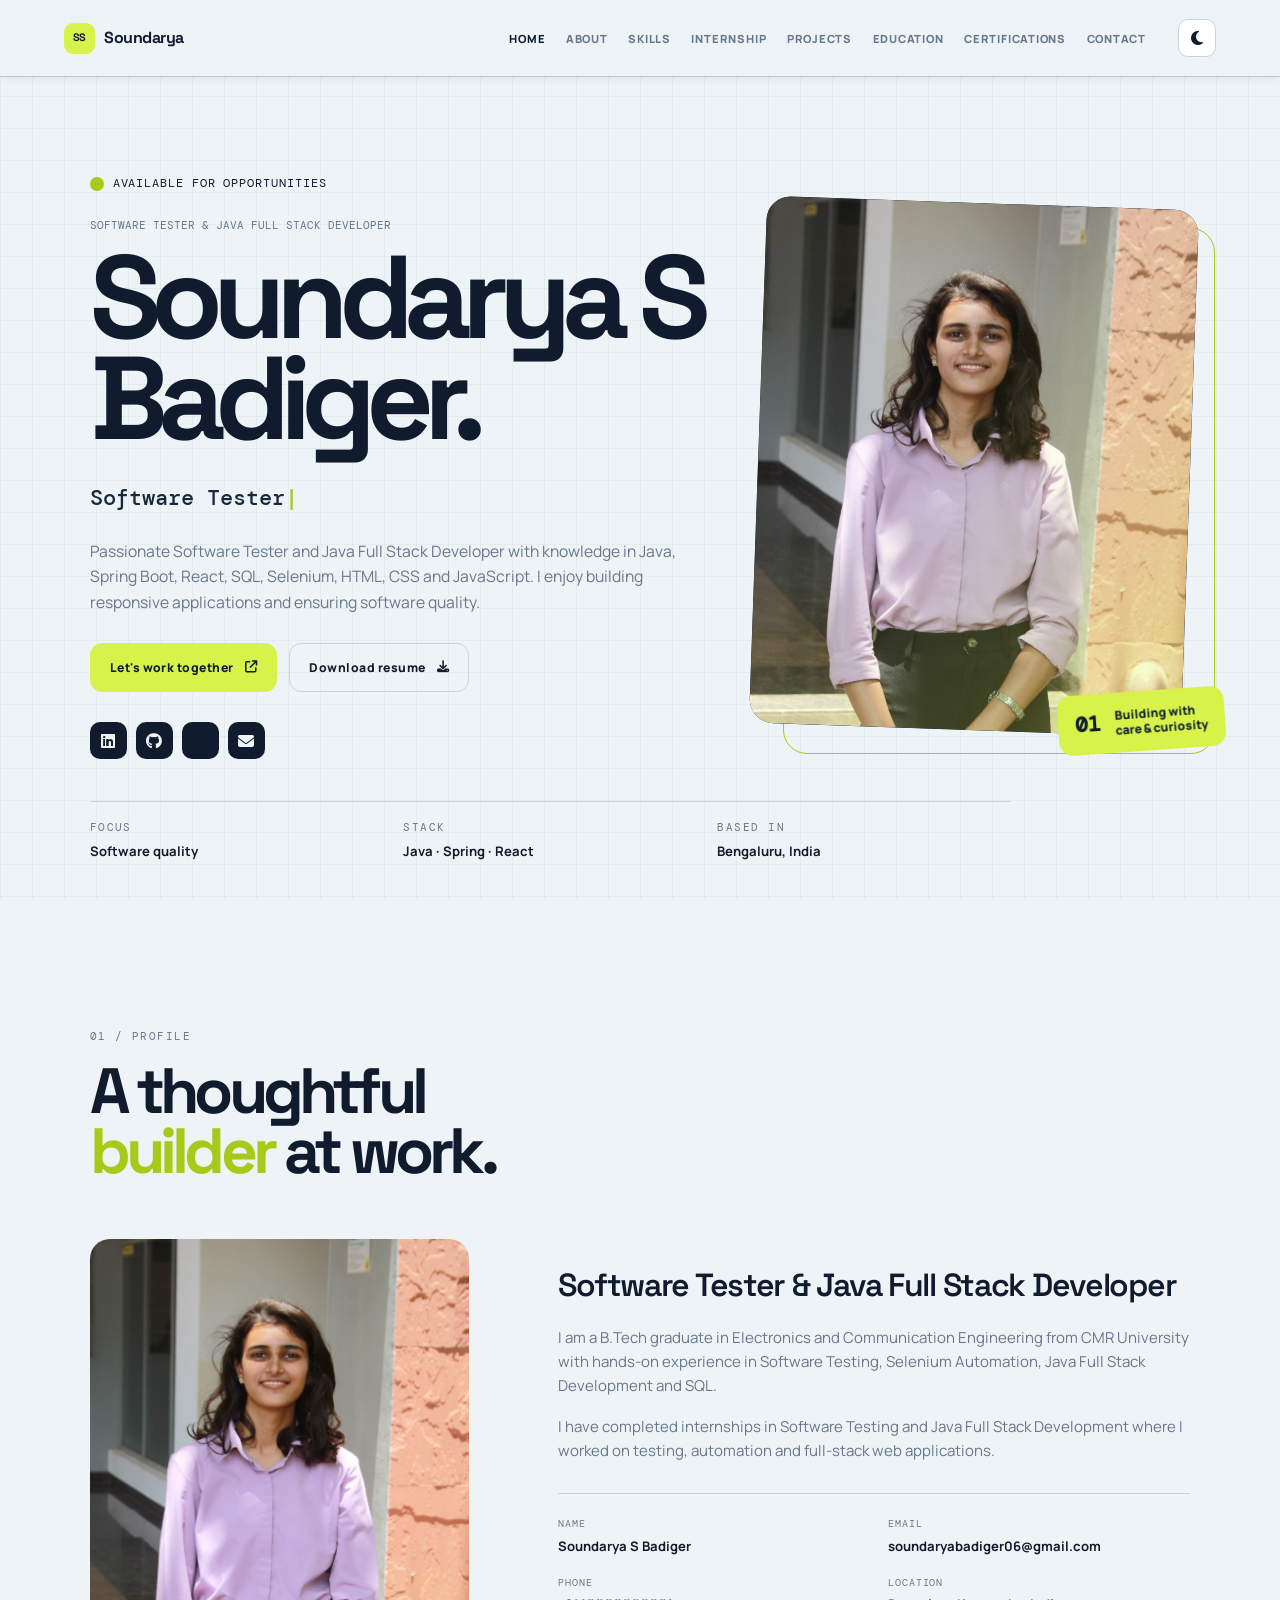
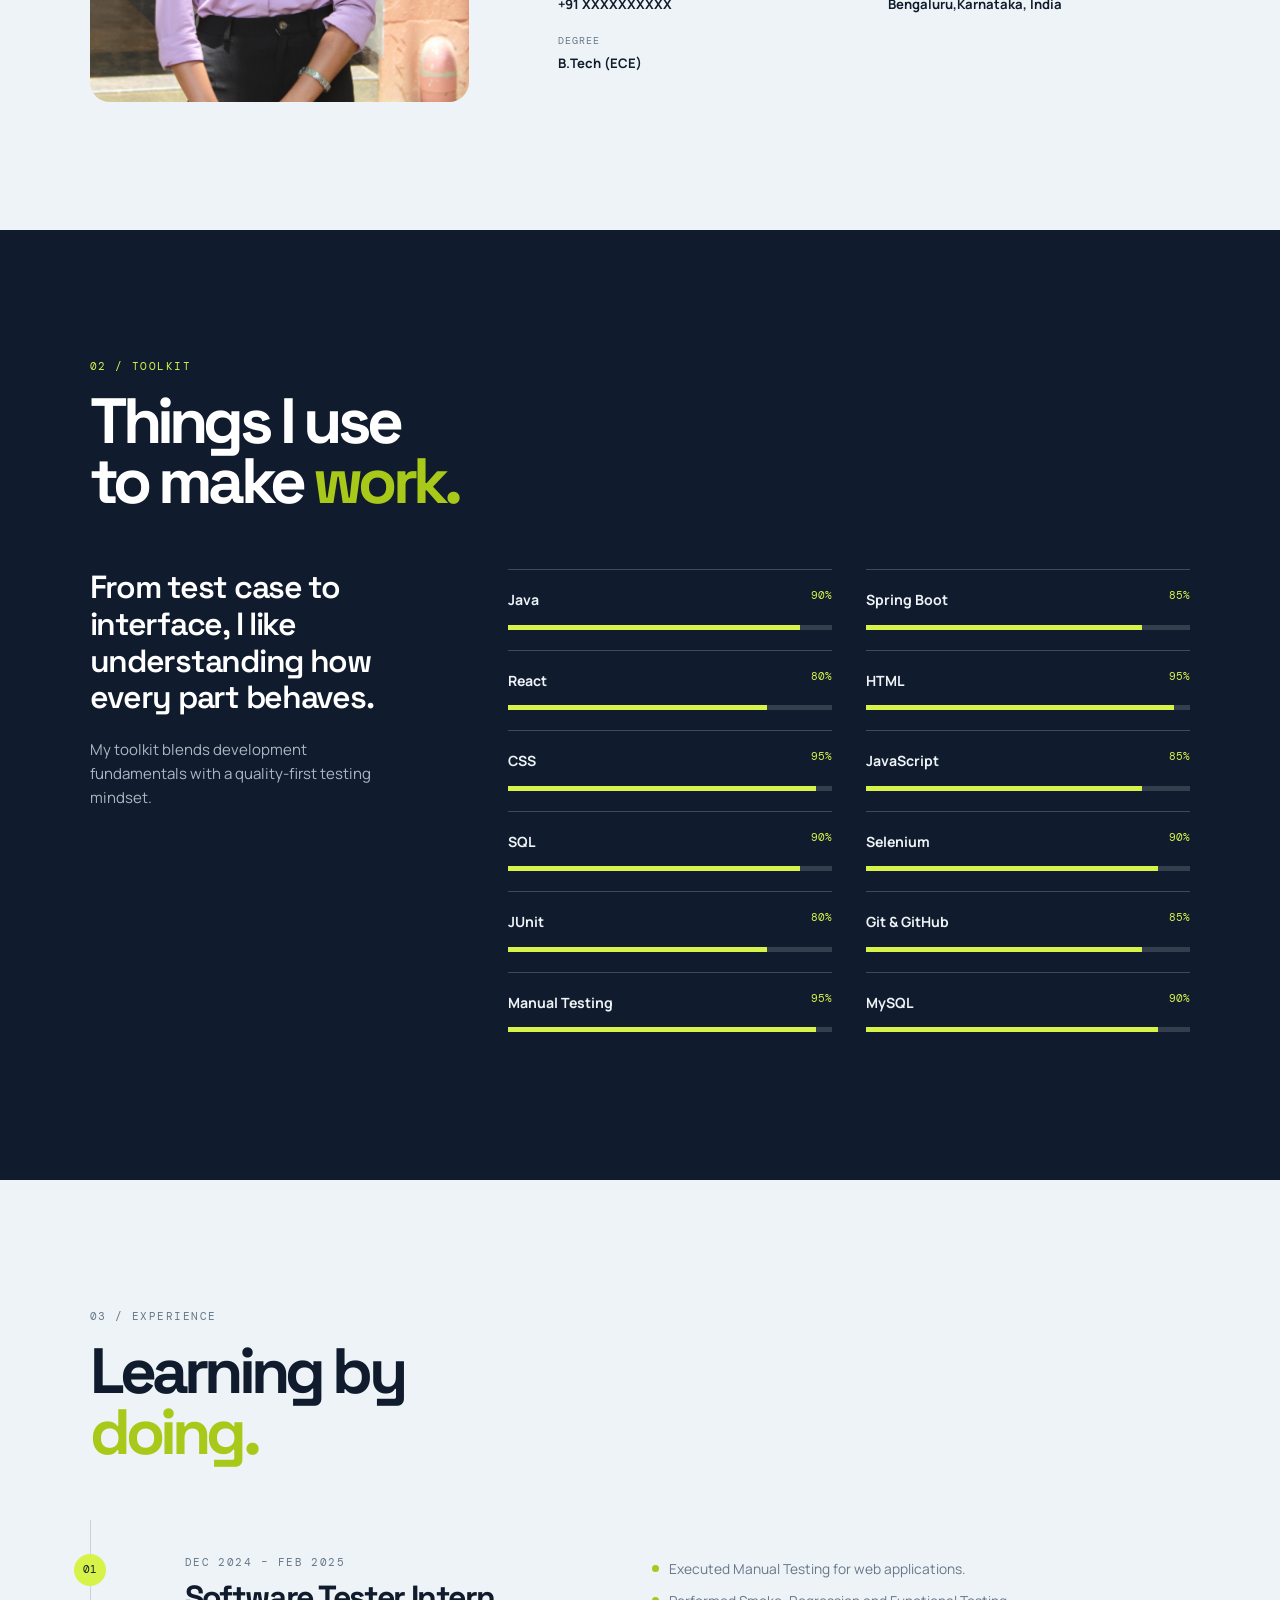
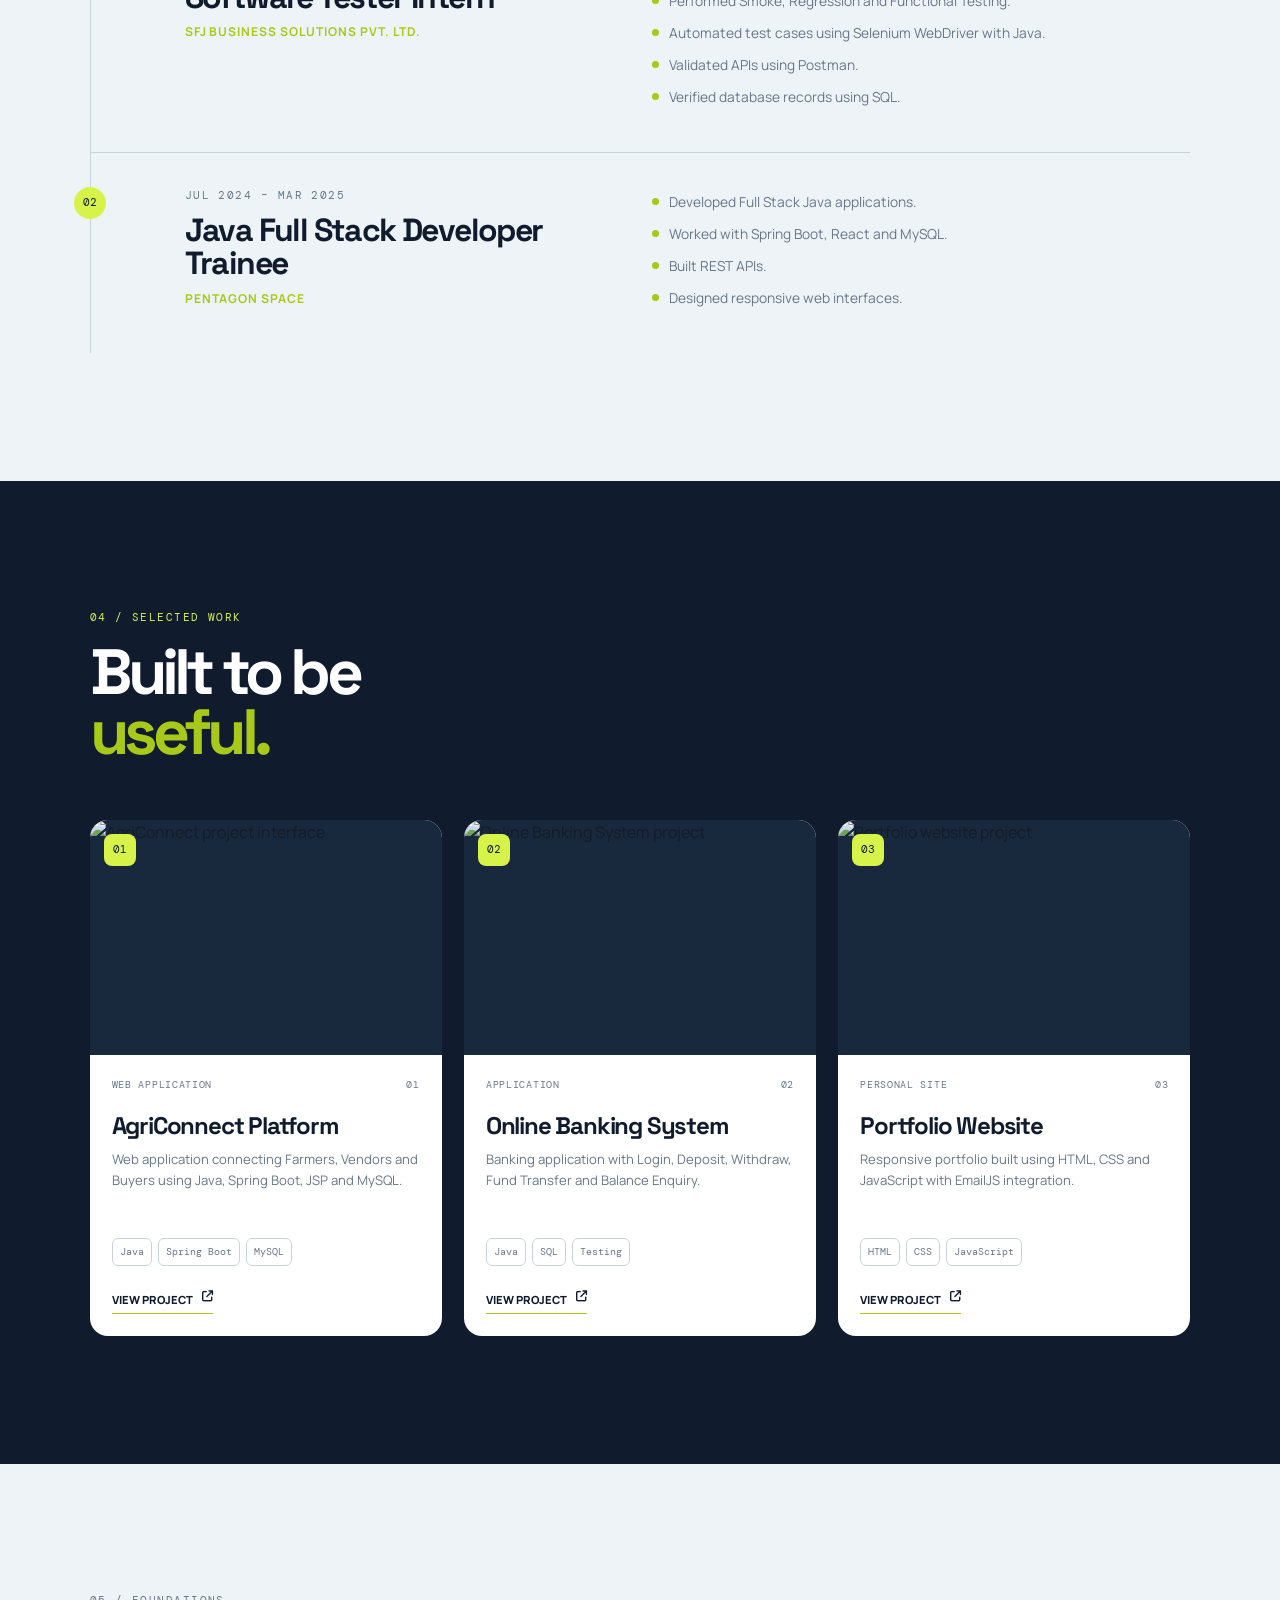
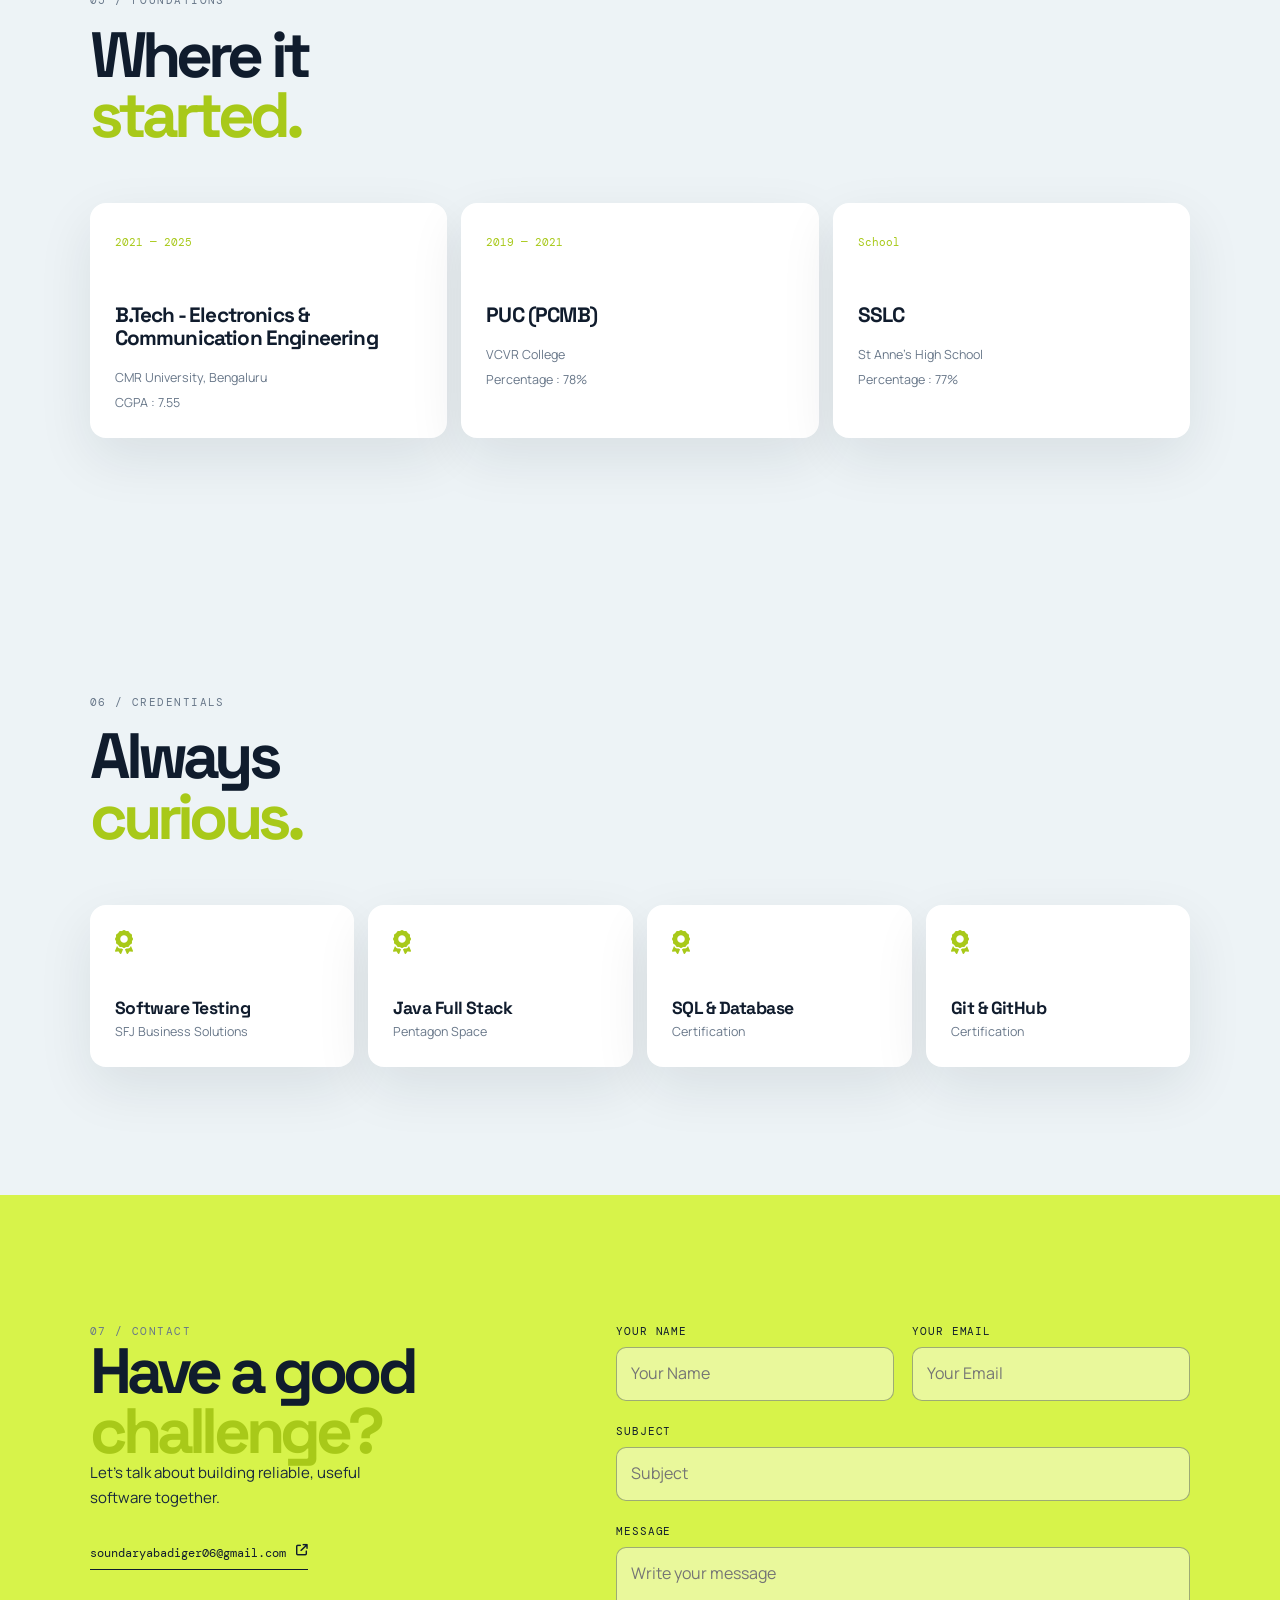
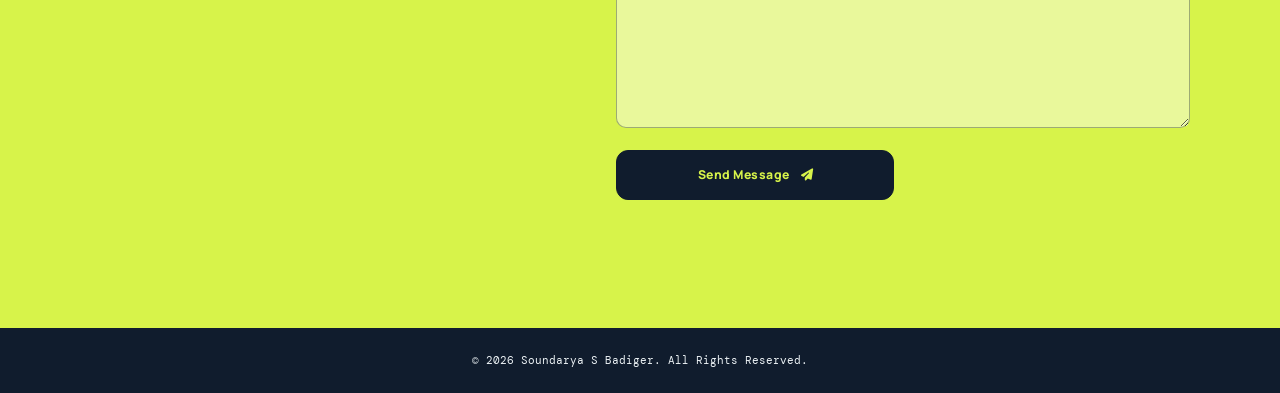
==== index.html @ 89ea1a3b "change1" ====
<!doctype html>
<html lang="en">
  <head>
    <meta charset="UTF-8" />
    <meta name="viewport" content="width=device-width, initial-scale=1.0" />
    <meta
      name="description"
      content="Portfolio of Soundarya S Badiger, Software Tester and Java Full Stack Developer."
    />
    <title>Soundarya S Badiger | Software Tester & Java Developer</title>
    <link
      href="https://fonts.googleapis.com/css2?family=DM+Mono:wght@400;500&family=Manrope:wght@400;500;600;700;800&family=Space+Grotesk:wght@500;600;700&display=swap"
      rel="stylesheet"
    />
    <link
      rel="stylesheet"
      href="https://cdnjs.cloudflare.com/ajax/libs/font-awesome/6.7.1/css/all.min.css"
    />
    <link rel="stylesheet" href="style.css" />
  </head>
  <body>
    <header class="site-header">
      <nav class="navbar" aria-label="Primary navigation">
        <a class="logo" href="#home" aria-label="Soundarya S Badiger home"
          ><span>SS</span> Soundarya</a
        >
        <ul class="nav-links">
          <li><a href="#home">Home</a></li>
          <li><a href="#about">About</a></li>
          <li><a href="#skills">Skills</a></li>
          <li><a href="#internship">Internship</a></li>
          <li><a href="#projects">Projects</a></li>
          <li><a href="#education">Education</a></li>
          <li><a href="#certifications">Certifications</a></li>
          <li><a href="#contact">Contact</a></li>
        </ul>
        <div class="nav-right">
          <button
            id="theme-toggle"
            type="button"
            aria-label="Switch to dark mode"
            title="Toggle theme"
          >
            <i class="fas fa-moon" aria-hidden="true"></i></button
          ><button
            class="menu-btn"
            type="button"
            aria-label="Open navigation menu"
            aria-expanded="false"
          >
            <i class="fas fa-bars" aria-hidden="true"></i>
          </button>
        </div>
      </nav>
    </header>
    <main>
      <section id="home" class="hero">
        <div class="hero-content">
          <div class="availability">
            <span></span> Available for opportunities
          </div>
          <p class="eyebrow">Software quality · Full-stack foundations</p>
          <h1>
            Soundarya <em>S</em><br />Badiger<span class="hero-mark">.</span>
          </h1>
          <h2>
            <span id="typing"></span
            ><span class="typing-cursor" aria-hidden="true">|</span>
          </h2>
          <p class="hero-summary">
            Passionate Software Tester and Java Full Stack Developer with
            knowledge in Java, Spring Boot, React, SQL, Selenium, HTML, CSS and
            JavaScript. I enjoy building responsive applications and ensuring
            software quality.
          </p>
          <div class="buttons">
            <a href="#contact" class="btn"
              >Let's work together
              <i
                class="fas fa-arrow-up-right-from-square"
                aria-hidden="true"
              ></i></a
            ><a
              href="resume/Soundarya_Badiger_Resume.pdf"
              class="btn-outline"
              download
              >Download resume <i class="fas fa-download" aria-hidden="true"></i
            ></a>
          </div>
          <div class="socials" aria-label="Social links">
            <a
              href="https://www.linkedin.com/in/soundarya-s-badiger/"
              target="_blank"
              rel="noopener"
              aria-label="LinkedIn"
              ><i class="fab fa-linkedin" aria-hidden="true"></i></a
            ><a
              href="https://github.com/SoundaryaSBadiger"
              target="_blank"
              rel="noopener"
              aria-label="GitHub"
              ><i class="fab fa-github" aria-hidden="true"></i></a
            ><a
              href="https://leetcode.com/u/SoundaryaSBadiger15/"
              target="_blank"
              rel="noopener"
              aria-label="LeetCode"
              ><img
                src="https://cdn.simpleicons.org/leetcode/ffffff"
                alt=""
                class="leetcode-icon" /></a
            ><a
              href="https://mail.google.com/mail/?view=cm&fs=1&to=soundaryabadiger06@gmail.com"
              target="_blank"
              rel="noopener"
              aria-label="Email Soundarya"
              ><i class="fas fa-envelope" aria-hidden="true"></i
            ></a>
          </div>
        </div>
        <div class="hero-visual">
          <div class="hero-image">
            <img src="image/profile.jpg" alt="Soundarya S Badiger" />
          </div>
          <div class="visual-note">
            <span>01</span><span>Building with<br />care & curiosity</span>
          </div>
          <div class="visual-grid" aria-hidden="true"></div>
        </div>
        <div class="proof-strip" aria-label="Professional focus">
          <div><span>Focus</span><strong>Software quality</strong></div>
          <div><span>Stack</span><strong>Java · Spring · React</strong></div>
          <div><span>Based in</span><strong>Bengaluru, India</strong></div>
        </div>
      </section>
      <section id="about" class="about-section">
        <div class="section-intro">
          <p class="eyebrow">01 / Profile</p>
          <h2 class="title">A thoughtful<br /><em>builder</em> at work.</h2>
        </div>
        <div class="about-container">
          <div class="about-image">
            <img src="image/profile.jpg" alt="Soundarya S Badiger" />
          </div>
          <div class="about-content">
            <p class="lead">Software Tester & Java Full Stack Developer</p>
            <p>
              I am a B.Tech graduate in Electronics and Communication
              Engineering from CMR University with hands-on experience in
              Software Testing, Selenium Automation, Java Full Stack Development
              and SQL.
            </p>
            <p>
              I have completed internships in Software Testing and Java Full
              Stack Development where I worked on testing, automation and
              full-stack web applications.
            </p>
            <div class="about-info">
              <div><strong>Name</strong><span>Soundarya S Badiger</span></div>
              <div>
                <strong>Email</strong><span>soundaryabadiger06@gmail.com</span>
              </div>
              <div><strong>Phone</strong><span>+91 XXXXXXXXXX</span></div>
              <div>
                <strong>Location</strong><span>Bengaluru,Karnataka, India</span>
              </div>
              <div><strong>Degree</strong><span>B.Tech (ECE)</span></div>
            </div>
          </div>
        </div>
      </section>
      <section id="skills" class="skills-section">
        <div class="section-intro">
          <p class="eyebrow">02 / Toolkit</p>
          <h2 class="title">Things I use<br />to make <em>work.</em></h2>
        </div>
        <div class="skills-layout">
          <div class="skills-copy">
            <p class="lead">
              From test case to interface, I like understanding how every part
              behaves.
            </p>
            <p>
              My toolkit blends development fundamentals with a quality-first
              testing mindset.
            </p>
          </div>
          <div class="skills-grid">
            <div class="skill">
              <span>Java</span><small>90%</small>
              <div class="bar"><div style="width: 90%"></div></div>
            </div>
            <div class="skill">
              <span>Spring Boot</span><small>85%</small>
              <div class="bar"><div style="width: 85%"></div></div>
            </div>
            <div class="skill">
              <span>React</span><small>80%</small>
              <div class="bar"><div style="width: 80%"></div></div>
            </div>
            <div class="skill">
              <span>HTML</span><small>95%</small>
              <div class="bar"><div style="width: 95%"></div></div>
            </div>
            <div class="skill">
              <span>CSS</span><small>95%</small>
              <div class="bar"><div style="width: 95%"></div></div>
            </div>
            <div class="skill">
              <span>JavaScript</span><small>85%</small>
              <div class="bar"><div style="width: 85%"></div></div>
            </div>
            <div class="skill">
              <span>SQL</span><small>90%</small>
              <div class="bar"><div style="width: 90%"></div></div>
            </div>
            <div class="skill">
              <span>Selenium</span><small>90%</small>
              <div class="bar"><div style="width: 90%"></div></div>
            </div>
            <div class="skill">
              <span>JUnit</span><small>80%</small>
              <div class="bar"><div style="width: 80%"></div></div>
            </div>
            <div class="skill">
              <span>Git &amp; GitHub</span><small>85%</small>
              <div class="bar"><div style="width: 85%"></div></div>
            </div>
            <div class="skill">
              <span>Manual Testing</span><small>95%</small>
              <div class="bar"><div style="width: 95%"></div></div>
            </div>
            <div class="skill">
              <span>MySQL</span><small>90%</small>
              <div class="bar"><div style="width: 90%"></div></div>
            </div>
          </div>
        </div>
      </section>
      <section id="internship" class="experience-section">
        <div class="section-intro">
          <p class="eyebrow">03 / Experience</p>
          <h2 class="title">Learning by<br /><em>doing.</em></h2>
        </div>
        <div class="internship-container">
          <article class="internship-card">
            <div class="timeline-marker">01</div>
            <div class="experience-heading">
              <p class="date">Dec 2024 – Feb 2025</p>
              <h3>Software Tester Intern</h3>
              <h4>SFJ Business Solutions Pvt. Ltd.</h4>
            </div>
            <ul>
              <li>Executed Manual Testing for web applications.</li>
              <li>Performed Smoke, Regression and Functional Testing.</li>
              <li>Automated test cases using Selenium WebDriver with Java.</li>
              <li>Validated APIs using Postman.</li>
              <li>Verified database records using SQL.</li>
            </ul>
          </article>
          <article class="internship-card">
            <div class="timeline-marker">02</div>
            <div class="experience-heading">
              <p class="date">Jul 2024 – Mar 2025</p>
              <h3>Java Full Stack Developer Trainee</h3>
              <h4>Pentagon Space</h4>
            </div>
            <ul>
              <li>Developed Full Stack Java applications.</li>
              <li>Worked with Spring Boot, React and MySQL.</li>
              <li>Built REST APIs.</li>
              <li>Designed responsive web interfaces.</li>
            </ul>
          </article>
        </div>
      </section>
      <section id="projects" class="projects-section">
        <div class="section-intro">
          <p class="eyebrow">04 / Selected work</p>
          <h2 class="title">Built to be<br /><em>useful.</em></h2>
        </div>
        <div class="project-container">
          <article class="project-card">
            <div class="project-image">
              <img
                src="https://miro.medium.com/v2/resize:fit:1400/1*T-QkiGhPZn_fBqKPuBTDUA.png"
                alt="AgriConnect project interface"
              /><span>01</span>
            </div>
            <div class="project-content">
              <div class="project-meta">
                <span>Web application</span><span>01</span>
              </div>
              <h3>AgriConnect Platform</h3>
              <p>
                Web application connecting Farmers, Vendors and Buyers using
                Java, Spring Boot, JSP and MySQL.
              </p>
              <div class="tech-tags">
                <span>Java</span><span>Spring Boot</span><span>MySQL</span>
              </div>
              <a
                href="https://github.com/SoundaryaSBadiger/AgriConnect-1"
                target="_blank"
                rel="noopener"
                >View Project
                <i
                  class="fas fa-arrow-up-right-from-square"
                  aria-hidden="true"
                ></i
              ></a>
            </div>
          </article>
          <article class="project-card">
            <div class="project-image">
              <img
                src="https://i.ytimg.com/vi/jMxYMNjIZTY/maxresdefault.jpg"
                alt="Online Banking System project"
              /><span>02</span>
            </div>
            <div class="project-content">
              <div class="project-meta">
                <span>Application</span><span>02</span>
              </div>
              <h3>Online Banking System</h3>
              <p>
                Banking application with Login, Deposit, Withdraw, Fund Transfer
                and Balance Enquiry.
              </p>
              <div class="tech-tags">
                <span>Java</span><span>SQL</span><span>Testing</span>
              </div>
              <a href="#"
                >View Project
                <i
                  class="fas fa-arrow-up-right-from-square"
                  aria-hidden="true"
                ></i
              ></a>
            </div>
          </article>
          <article class="project-card">
            <div class="project-image">
              <img
                src="https://encrypted-tbn0.gstatic.com/images?q=tbn:ANd9GcQbX_yMgBNs3pNnqC7IKaoUAq0Vn0q-sMpp9focBGfTrg&amp;s=10"
                alt="Portfolio website project"
              /><span>03</span>
            </div>
            <div class="project-content">
              <div class="project-meta">
                <span>Personal site</span><span>03</span>
              </div>
              <h3>Portfolio Website</h3>
              <p>
                Responsive portfolio built using HTML, CSS and JavaScript with
                EmailJS integration.
              </p>
              <div class="tech-tags">
                <span>HTML</span><span>CSS</span><span>JavaScript</span>
              </div>
              <a href="https://github.com/SoundaryaSBadiger/Portfolio"
                >View Project
                <i
                  class="fas fa-arrow-up-right-from-square"
                  aria-hidden="true"
                ></i
              ></a>
            </div>
          </article>
        </div>
      </section>
      <section id="education" class="education-section">
        <div class="section-intro">
          <p class="eyebrow">05 / Foundations</p>
          <h2 class="title">Where it<br /><em>started.</em></h2>
        </div>
        <div class="education-container">
          <article class="education-card">
            <span class="education-year">2021 — 2025</span>
            <div>
              <h3>B.Tech - Electronics &amp; Communication Engineering</h3>
              <p>CMR University, Bengaluru</p>
              <p>CGPA : 7.55</p>
            </div>
          </article>
          <article class="education-card">
            <span class="education-year">2019 — 2021</span>
            <div>
              <h3>PUC (PCMB)</h3>
              <p>VCVR College</p>
              <p>Percentage : 78%</p>
            </div>
          </article>
          <article class="education-card">
            <span class="education-year">School</span>
            <div>
              <h3>SSLC</h3>
              <p>St Anne's High School</p>
              <p>Percentage : 77%</p>
            </div>
          </article>
        </div>
      </section>
      <section id="certifications" class="certifications-section">
        <div class="section-intro">
          <p class="eyebrow">06 / Credentials</p>
          <h2 class="title">Always<br /><em>curious.</em></h2>
        </div>
        <div class="certification-grid">
          <article class="certification-card">
            <i class="fas fa-award" aria-hidden="true"></i>
            <h3>Software Testing</h3>
            <p>SFJ Business Solutions</p>
          </article>
          <article class="certification-card">
            <i class="fas fa-award" aria-hidden="true"></i>
            <h3>Java Full Stack</h3>
            <p>Pentagon Space</p>
          </article>
          <article class="certification-card">
            <i class="fas fa-award" aria-hidden="true"></i>
            <h3>SQL &amp; Database</h3>
            <p>Certification</p>
          </article>
          <article class="certification-card">
            <i class="fas fa-award" aria-hidden="true"></i>
            <h3>Git &amp; GitHub</h3>
            <p>Certification</p>
          </article>
        </div>
      </section>
      <section id="contact" class="contact-section">
        <div class="contact-copy">
          <p class="eyebrow">07 / Contact</p>
          <h2 class="title">Have a good<br /><em>challenge?</em></h2>
          <p>Let's talk about building reliable, useful software together.</p>
          <a href="https://mail.google.com/mail/?view=cm&fs=1&to=soundaryabadiger06@gmail.com" class="contact-email" target="_blank" rel="noopener"
            >soundaryabadiger06@gmail.com
            <i class="fas fa-arrow-up-right-from-square" aria-hidden="true"></i
          ></a>
        </div>
        <form id="contact-form">
          <div class="field">
            <label for="from-name">Your name</label
            ><input
              id="from-name"
              type="text"
              name="from_name"
              placeholder="Your Name"
              required
            />
          </div>
          <div class="field">
            <label for="reply-to">Your email</label
            ><input
              id="reply-to"
              type="email"
              name="reply_to"
              placeholder="Your Email"
              required
            />
          </div>
          <div class="field field-full">
            <label for="subject">Subject</label
            ><input
              id="subject"
              type="text"
              name="subject"
              placeholder="Subject"
              required
            />
          </div>
          <div class="field field-full">
            <label for="message">Message</label
            ><textarea
              id="message"
              name="message"
              rows="6"
              placeholder="Write your message"
              required
            ></textarea>
          </div>
          <button type="submit" class="btn">
            Send Message <i class="fas fa-paper-plane" aria-hidden="true"></i>
          </button>
        </form>
      </section>
    </main>
    <footer><p>© 2026 Soundarya S Badiger. All Rights Reserved.</p></footer>
    <script src="https://cdn.jsdelivr.net/npm/@emailjs/browser@4/dist/email.min.js"></script>
    <script src="script.js"></script>
  </body>
</html>
---- style.css ----
.hero-content > .eyebrow {
  font-size: 0 !important;
}
.hero-content > .eyebrow::after {
  content: "Software Tester & Java Full Stack Developer";
  font-size: 0.7rem;
}
.hero h1 em {
  color: inherit;
  font-size: inherit;
  font-style: normal;
}
.hero h1 {
  font-size: 0 !important;
  white-space: pre;
}
.hero h1::before {
  color: var(--ink);
  content: "Soundarya S\A Badiger.";
  display: block;
  font-family: "Space Grotesk", sans-serif;
  font-size: clamp(4.5rem, 9.2vw, 9.2rem);
  font-weight: 700;
  letter-spacing: -0.085em;
  line-height: 0.86;
  white-space: pre;
}
.internship-card {
  grid-template-columns: 42px minmax(250px, 0.85fr) minmax(0, 1.15fr) !important;
}
.internship-card > div,
.internship-card > ul {
  min-width: 0;
}
@media (max-width: 1100px) and (min-width: 761px) {
  .internship-card {
    grid-template-columns: 42px minmax(220px, 0.8fr) minmax(0, 1.2fr) !important;
    gap: 22px !important;
  }
  .internship-card h3 {
    font-size: 1.35rem;
  }
}
@media (max-width: 760px) {
  .internship-card {
    grid-template-columns: 30px minmax(0, 1fr) !important;
    gap: 18px !important;
  }
  .internship-card > ul {
    grid-column: 2 !important;
  }
}
.site-header {
  left: 0 !important;
  margin: 0 !important;
  max-width: none !important;
  right: 0 !important;
  width: 100vw !important;
}
.internship-card {
  grid-template-columns: 42px minmax(300px, 0.9fr) minmax(0, 1.1fr) !important;
  gap: 26px !important;
}
.internship-card .experience-heading {
  grid-column: 2 !important;
  grid-row: 1 !important;
}
.internship-card > ul {
  grid-column: 3 !important;
  grid-row: 1 !important;
}
@media (max-width: 1100px) and (min-width: 761px) {
  .internship-card {
    grid-template-columns: 42px minmax(300px, 0.9fr) minmax(0, 1.1fr) !important;
    gap: 24px !important;
  }
}
@media (max-width: 760px) {
  .internship-card {
    grid-template-columns: 30px minmax(0, 1fr) !important;
    gap: 18px !important;
  }
  .internship-card .experience-heading {
    grid-column: 2 !important;
    grid-row: 1 !important;
  }
  .internship-card > ul {
    grid-column: 2 !important;
  }
}
:root {
  --ink: #101c2d;
  --ink-soft: #18283d;
  --surface: #edf3f6;
  --surface-deep: #dce7ec;
  --card: #fff;
  --muted: #687789;
  --line: #c8d4db;
  --lime: #d7f34a;
  --lime-dark: #a8c919;
  --shadow: 0 20px 55px rgba(16, 28, 45, 0.09);
}
* {
  box-sizing: border-box;
  margin: 0;
  padding: 0;
}
html {
  scroll-behavior: smooth;
}
body {
  background: var(--surface);
  color: var(--ink);
  font-family: Manrope, sans-serif;
  line-height: 1.6;
  overflow-x: hidden;
}
body:before {
  background-image:
    linear-gradient(rgba(16, 28, 45, 0.035) 1px, transparent 1px),
    linear-gradient(90deg, rgba(16, 28, 45, 0.035) 1px, transparent 1px);
  background-size: 32px 32px;
  content: "";
  inset: 0;
  pointer-events: none;
  position: fixed;
  z-index: -1;
}
body.dark {
  --ink: #f2f6f8;
  --ink-soft: #e5edf0;
  --surface: #101c2d;
  --surface-deep: #17283a;
  --card: #1b3043;
  --muted: #abbac5;
  --line: #385063;
  --shadow: 0 20px 55px rgba(0, 0, 0, 0.22);
}
a {
  color: inherit;
  text-decoration: none;
}
ul {
  list-style: none;
}
img {
  display: block;
  max-width: 100%;
}
button,
input,
textarea {
  font: inherit;
}
.site-header {
  backdrop-filter: blur(18px);
  background: rgba(237, 243, 246, 0.86);
  border-bottom: 1px solid var(--line);
  position: fixed;
  inset: 0 0 auto;
  z-index: 1000;
}
body.dark .site-header {
  background: rgba(16, 28, 45, 0.88);
}
.navbar {
  align-items: center;
  display: flex;
  gap: 32px;
  justify-content: space-between;
  margin: auto;
  max-width: 1440px;
  min-height: 76px;
  padding: 0 5vw;
}
.logo {
  align-items: center;
  display: flex;
  font-family: "Space Grotesk", sans-serif;
  font-size: 1rem;
  font-weight: 700;
  gap: 9px;
  letter-spacing: -0.03em;
  white-space: nowrap;
}
.logo span {
  align-items: center;
  background: var(--lime);
  border-radius: 9px;
  color: var(--ink);
  display: inline-flex;
  font-size: 0.68rem;
  height: 31px;
  justify-content: center;
  width: 31px;
}
.nav-links {
  display: flex;
  gap: clamp(12px, 1.6vw, 28px);
  margin-left: auto;
}
.nav-links a {
  color: var(--muted);
  font-size: 0.7rem;
  font-weight: 800;
  letter-spacing: 0.07em;
  text-transform: uppercase;
  transition: color 0.2s;
}
.nav-links a:hover,
.nav-links a.active {
  color: var(--ink);
}
.nav-right {
  align-items: center;
  display: flex;
  gap: 9px;
}
#theme-toggle,
.menu-btn {
  align-items: center;
  background: var(--card);
  border: 1px solid var(--line);
  border-radius: 10px;
  color: var(--ink);
  cursor: pointer;
  display: inline-flex;
  height: 38px;
  justify-content: center;
  transition: 0.2s;
  width: 38px;
}
#theme-toggle:hover,
.menu-btn:hover {
  border-color: var(--lime-dark);
  transform: translateY(-2px);
}
.menu-btn {
  display: none;
}
section {
  margin: auto;
  max-width: 1440px;
  opacity: 0;
  padding: 128px 7vw;
  transform: translateY(35px);
  transition:
    opacity 0.7s,
    transform 0.7s;
}
section.active {
  opacity: 1;
  transform: translateY(0);
}
.hero {
  display: grid;
  gap: 5vw;
  grid-template-columns: minmax(0, 1.05fr) minmax(340px, 0.75fr);
  min-height: 100vh;
  padding-top: 160px;
  position: relative;
}
.hero-content {
  align-self: center;
  max-width: 720px;
}
.availability {
  align-items: center;
  display: inline-flex;
  font-family: "DM Mono", monospace;
  font-size: 0.72rem;
  gap: 9px;
  letter-spacing: 0.08em;
  margin-bottom: 24px;
  text-transform: uppercase;
}
.availability span {
  background: var(--lime-dark);
  border: 4px solid rgba(168, 201, 25, 0.2);
  border-radius: 50%;
  height: 14px;
  width: 14px;
}
.eyebrow,
.proof-strip span,
.date {
  color: var(--muted);
  font-family: "DM Mono", monospace;
  font-size: 0.7rem;
  letter-spacing: 0.13em;
  text-transform: uppercase;
}
.hero h1 {
  font-family: "Space Grotesk", sans-serif;
  font-size: clamp(4.5rem, 9.2vw, 9.2rem);
  font-weight: 700;
  letter-spacing: -0.085em;
  line-height: 0.86;
  margin: 12px 0 30px;
}
em,
.hero-mark {
  color: var(--lime-dark);
  font-style: normal;
}
.hero h2 {
  color: var(--ink-soft);
  font-family: "DM Mono", monospace;
  font-size: clamp(1.05rem, 2vw, 1.4rem);
  font-weight: 500;
  min-height: 32px;
}
.typing-cursor {
  color: var(--lime-dark);
}
.hero-summary {
  color: var(--muted);
  font-size: 0.98rem;
  margin: 24px 0 28px;
  max-width: 610px;
}
.buttons {
  align-items: center;
  display: flex;
  flex-wrap: wrap;
  gap: 12px;
  margin-bottom: 30px;
}
.btn,
.btn-outline {
  align-items: center;
  border-radius: 12px;
  cursor: pointer;
  display: inline-flex;
  font-size: 0.76rem;
  font-weight: 800;
  gap: 11px;
  justify-content: center;
  letter-spacing: 0.04em;
  padding: 14px 19px;
  transition: 0.2s;
}
.btn {
  background: var(--lime);
  border: 1px solid var(--lime);
  color: var(--ink);
}
.btn:hover {
  background: #e5ff68;
  box-shadow: 0 10px 25px rgba(168, 201, 25, 0.22);
  transform: translateY(-3px);
}
.btn-outline {
  border: 1px solid var(--line);
}
.btn-outline:hover {
  background: var(--ink);
  border-color: var(--ink);
  color: var(--surface);
  transform: translateY(-3px);
}
.socials {
  display: flex;
  gap: 9px;
}
.socials a {
  align-items: center;
  background: var(--ink);
  border-radius: 10px;
  color: var(--surface);
  display: flex;
  height: 37px;
  justify-content: center;
  transition: 0.2s;
  width: 37px;
}
.socials a:hover {
  background: var(--lime-dark);
  color: var(--ink);
  transform: translateY(-3px);
}
.leetcode-icon {
  height: 16px;
  width: 16px;
}
.hero-visual {
  align-self: center;
  max-width: 480px;
  position: relative;
}
.hero-image {
  background: var(--ink);
  border-radius: 24px;
  overflow: hidden;
  position: relative;
  transform: rotate(2deg);
  z-index: 1;
}
.hero-image:after {
  background: linear-gradient(130deg, transparent 35%, rgba(215, 243, 74, 0.3));
  content: "";
  inset: 0;
  position: absolute;
}
.hero-image img {
  aspect-ratio: 0.82;
  filter: saturate(0.78);
  object-fit: cover;
  width: 100%;
}
.visual-grid {
  border: 1px solid var(--lime-dark);
  border-radius: 24px;
  height: 100%;
  position: absolute;
  right: -25px;
  top: 25px;
  width: 100%;
}
.visual-note {
  align-items: center;
  background: var(--lime);
  border-radius: 14px;
  bottom: -22px;
  display: flex;
  font-size: 0.76rem;
  font-weight: 800;
  gap: 14px;
  line-height: 1.25;
  padding: 15px 17px;
  position: absolute;
  right: -35px;
  transform: rotate(-4deg);
  z-index: 2;
}
.visual-note span:first-child {
  font-family: "DM Mono", monospace;
  font-size: 1.3rem;
}
.proof-strip {
  border-top: 1px solid var(--line);
  bottom: 38px;
  display: grid;
  gap: 20px;
  grid-column: 1/-1;
  grid-template-columns: repeat(3, 1fr);
  padding-top: 17px;
  position: absolute;
  width: calc(100% - 14vw);
}
.proof-strip div {
  display: flex;
  flex-direction: column;
  gap: 4px;
}
.proof-strip strong {
  font-size: 0.82rem;
}
.section-intro {
  margin-bottom: 58px;
}
.section-intro .eyebrow {
  margin-bottom: 15px;
}
.title {
  font-family: "Space Grotesk", sans-serif;
  font-size: clamp(2.5rem, 5vw, 5rem);
  font-weight: 700;
  letter-spacing: -0.075em;
  line-height: 0.94;
}
.about-container {
  align-items: center;
  display: grid;
  gap: 7vw;
  grid-template-columns: minmax(230px, 0.75fr) 1.25fr;
}
.about-image {
  background: var(--ink);
  border-radius: 20px;
  max-width: 390px;
  overflow: hidden;
}
.about-image img {
  aspect-ratio: 0.82;
  object-fit: cover;
  width: 100%;
}
.about-content {
  max-width: 700px;
}
.lead {
  color: var(--ink);
  font-family: "Space Grotesk", sans-serif;
  font-size: clamp(1.35rem, 2.5vw, 2rem);
  font-weight: 600;
  letter-spacing: -0.04em;
  line-height: 1.15;
  margin-bottom: 22px;
}
.about-content > p:not(.lead),
.skills-copy p:not(.lead),
.contact-copy > p:not(.eyebrow) {
  color: var(--muted);
  font-size: 0.94rem;
  margin-bottom: 17px;
}
.about-info {
  border-top: 1px solid var(--line);
  display: grid;
  gap: 18px 28px;
  grid-template-columns: repeat(2, 1fr);
  margin-top: 30px;
  padding-top: 22px;
}
.about-info div {
  display: flex;
  flex-direction: column;
  gap: 3px;
}
.about-info strong {
  color: var(--muted);
  font-family: "DM Mono", monospace;
  font-size: 0.65rem;
  font-weight: 400;
  letter-spacing: 0.08em;
  text-transform: uppercase;
}
.about-info span {
  font-size: 0.82rem;
  font-weight: 700;
  overflow-wrap: anywhere;
}
.skills-section,
.projects-section {
  background: var(--ink);
  color: var(--surface);
  max-width: none;
}
.skills-section > *,
.projects-section > * {
  margin-left: auto;
  margin-right: auto;
  max-width: 1180px;
}
.skills-section .eyebrow,
.projects-section .eyebrow {
  color: var(--lime);
}
.skills-section .title,
.projects-section .title {
  color: #fff;
}
.skills-layout {
  display: grid;
  gap: 7vw;
  grid-template-columns: 0.65fr 1.35fr;
}
.skills-copy {
  color: var(--surface);
  max-width: 300px;
}
.skills-copy .lead {
  color: #fff;
}
.skills-copy p:not(.lead) {
  color: #aab8c3;
}
.skills-grid {
  display: grid;
  gap: 0 34px;
  grid-template-columns: repeat(2, 1fr);
}
.skill {
  border-top: 1px solid rgba(255, 255, 255, 0.2);
  padding: 17px 0 20px;
}
.skill span {
  font-size: 0.88rem;
  font-weight: 700;
}
.skill small {
  color: var(--lime);
  float: right;
  font-family: "DM Mono", monospace;
  font-size: 0.7rem;
}
.bar {
  background: rgba(255, 255, 255, 0.15);
  height: 5px;
  margin-top: 12px;
  overflow: hidden;
}
.bar div {
  background: var(--lime);
  height: 100%;
}
.internship-container {
  border-left: 1px solid var(--line);
  display: grid;
}
.internship-card {
  display: grid;
  gap: 20px 4vw;
  grid-template-columns: 42px minmax(200px, 0.8fr) 1fr;
  padding: 34px 0 34px 26px;
  position: relative;
}
.internship-card + .internship-card {
  border-top: 1px solid var(--line);
}
.timeline-marker {
  align-items: center;
  background: var(--lime);
  border-radius: 50%;
  color: var(--ink);
  display: flex;
  font-family: "DM Mono", monospace;
  font-size: 0.68rem;
  height: 32px;
  justify-content: center;
  position: absolute;
  left: -17px;
  top: 34px;
  width: 32px;
}
.experience-heading h3 {
  font-family: "Space Grotesk", sans-serif;
  font-size: clamp(1.35rem, 2.5vw, 2rem);
  letter-spacing: -0.05em;
  line-height: 1.05;
  margin: 9px 0 8px;
}
.experience-heading h4 {
  color: var(--lime-dark);
  font-size: 0.76rem;
  letter-spacing: 0.08em;
  text-transform: uppercase;
}
.internship-card ul {
  color: var(--muted);
  font-size: 0.86rem;
  padding-top: 4px;
}
.internship-card li {
  margin-bottom: 10px;
  padding-left: 17px;
  position: relative;
}
.internship-card li:before {
  background: var(--lime-dark);
  border: 0;
  border-radius: 50%;
  color: var(--lime-dark);
  content: "";
  height: 7px;
  left: 0;
  position: absolute;
  top: 0.55em;
  width: 7px;
}
.project-container {
  display: grid;
  gap: 22px;
  grid-template-columns: repeat(3, 1fr);
}
.project-card {
  background: var(--card);
  border-radius: 18px;
  color: var(--ink);
  overflow: hidden;
  transition:
    transform 0.25s,
    box-shadow 0.25s;
}
.project-card:hover {
  box-shadow: 0 20px 40px rgba(0, 0, 0, 0.18);
  transform: translateY(-7px);
}
.project-image {
  background: var(--ink-soft);
  overflow: hidden;
  position: relative;
}
.project-image img {
  aspect-ratio: 1.5;
  filter: saturate(0.7);
  object-fit: cover;
  transition: 0.3s;
  width: 100%;
}
.project-card:hover .project-image img {
  filter: saturate(1);
  transform: scale(1.04);
}
.project-image > span {
  background: var(--lime);
  border-radius: 8px;
  color: var(--ink);
  font-family: "DM Mono", monospace;
  font-size: 0.7rem;
  left: 14px;
  padding: 7px 9px;
  position: absolute;
  top: 14px;
}
.project-content {
  padding: 22px;
}
.project-meta {
  color: var(--muted);
  display: flex;
  font-family: "DM Mono", monospace;
  font-size: 0.63rem;
  justify-content: space-between;
  letter-spacing: 0.07em;
  text-transform: uppercase;
}
.project-content h3 {
  font-family: "Space Grotesk", sans-serif;
  font-size: 1.5rem;
  letter-spacing: -0.05em;
  line-height: 1.05;
  margin: 20px 0 11px;
}
.project-content p {
  color: var(--muted);
  font-size: 0.82rem;
  min-height: 74px;
}
.tech-tags {
  display: flex;
  flex-wrap: wrap;
  gap: 6px;
  margin: 15px 0 20px;
}
.tech-tags span {
  border: 1px solid var(--line);
  border-radius: 6px;
  color: var(--muted);
  font-family: "DM Mono", monospace;
  font-size: 0.62rem;
  padding: 5px 7px;
}
.project-content a {
  border-bottom: 1px solid var(--lime-dark);
  display: inline-flex;
  font-size: 0.7rem;
  font-weight: 800;
  gap: 9px;
  padding-bottom: 4px;
  text-transform: uppercase;
}
.education-container {
  display: grid;
  gap: 14px;
  grid-template-columns: repeat(3, 1fr);
}
.education-card,
.certification-card {
  background: var(--card);
  border-radius: 16px;
  box-shadow: var(--shadow);
  padding: 25px;
}
.education-card {
  min-height: 220px;
}
.education-year {
  color: var(--lime-dark);
  font-family: "DM Mono", monospace;
  font-size: 0.68rem;
}
.education-card h3 {
  font-family: "Space Grotesk", sans-serif;
  font-size: 1.3rem;
  letter-spacing: -0.04em;
  line-height: 1.1;
  margin: 50px 0 18px;
}
.education-card p,
.certification-card p {
  color: var(--muted);
  font-size: 0.78rem;
  margin-top: 5px;
}
.certification-grid {
  display: grid;
  gap: 14px;
  grid-template-columns: repeat(4, 1fr);
}
.certification-card {
  transition: transform 0.2s;
}
.certification-card:hover {
  transform: translateY(-5px);
}
.certification-card i {
  color: var(--lime-dark);
  font-size: 1.5rem;
  margin-bottom: 45px;
}
.certification-card h3 {
  font-family: "Space Grotesk", sans-serif;
  font-size: 1.1rem;
  letter-spacing: -0.03em;
  line-height: 1.05;
}
.contact-section {
  align-items: start;
  background: var(--lime);
  display: grid;
  gap: 8vw;
  grid-template-columns: 0.85fr 1.15fr;
  max-width: none;
}
.contact-section .title {
  color: var(--ink);
}
.contact-copy > p:not(.eyebrow) {
  color: var(--ink-soft);
  max-width: 330px;
}
.contact-email {
  border-bottom: 1px solid var(--ink);
  display: inline-flex;
  font-family: "DM Mono", monospace;
  font-size: 0.72rem;
  gap: 10px;
  margin-top: 18px;
  padding-bottom: 6px;
}
#contact-form {
  display: grid;
  gap: 22px 18px;
  grid-template-columns: repeat(2, 1fr);
}
.field {
  display: flex;
  flex-direction: column;
  gap: 7px;
}
.field-full {
  grid-column: 1/-1;
}
.field label {
  color: var(--ink);
  font-family: "DM Mono", monospace;
  font-size: 0.67rem;
  letter-spacing: 0.08em;
  text-transform: uppercase;
}
#contact-form input,
#contact-form textarea {
  background: rgba(255, 255, 255, 0.45);
  border: 1px solid rgba(16, 28, 45, 0.35);
  border-radius: 10px;
  color: var(--ink);
  outline: none;
  padding: 13px 14px;
  width: 100%;
}
#contact-form textarea {
  min-height: 130px;
  resize: vertical;
}
#contact-form input:focus,
#contact-form textarea:focus {
  border-color: var(--ink);
  box-shadow: 0 0 0 3px rgba(16, 28, 45, 0.12);
}
#contact-form .btn {
  background: var(--ink);
  border-color: var(--ink);
  color: var(--lime);
}
footer {
  background: var(--ink);
  color: var(--surface);
  font-family: "DM Mono", monospace;
  font-size: 0.68rem;
  padding: 24px 7vw;
  text-align: center;
}
#topBtn {
  align-items: center !important;
  background: var(--lime) !important;
  border: 1px solid var(--ink) !important;
  border-radius: 12px !important;
  bottom: 24px !important;
  color: var(--ink) !important;
  display: none;
  height: 44px !important;
  justify-content: center !important;
  right: 24px !important;
  width: 44px !important;
}
@media (max-width: 1000px) {
  .nav-links {
    gap: 12px;
  }
  .nav-links a {
    font-size: 0.62rem;
  }
  .hero {
    gap: 6vw;
    grid-template-columns: 1fr 0.72fr;
  }
  .hero h1 {
    font-size: clamp(4rem, 9vw, 7rem);
  }
  .project-container,
  .education-container {
    grid-template-columns: repeat(2, 1fr);
  }
  .project-card:last-child,
  .education-card:last-child {
    grid-column: 1/-1;
  }
  .certification-grid {
    grid-template-columns: repeat(2, 1fr);
  }
}
@media (max-width: 760px) {
  .navbar {
    min-height: 68px;
    padding: 0 6vw;
  }
  .nav-links {
    align-items: flex-start;
    background: var(--card);
    border-left: 1px solid var(--line);
    box-shadow: -15px 0 40px rgba(16, 28, 45, 0.12);
    flex-direction: column;
    gap: 22px;
    height: 100vh;
    padding: 100px 28px 30px;
    position: fixed;
    right: -100%;
    top: 0;
    transition: right 0.3s;
    width: min(82vw, 300px);
    z-index: -1;
  }
  .nav-links.active {
    right: 0;
  }
  .nav-links a {
    font-size: 0.78rem;
  }
  .menu-btn {
    display: inline-flex;
  }
  section {
    padding: 96px 7vw;
  }
  .hero {
    display: flex;
    flex-direction: column;
    min-height: auto;
    padding-top: 130px;
  }
  .hero h1 {
    font-size: clamp(4rem, 17vw, 6.5rem);
  }
  .hero-visual {
    align-self: flex-end;
    margin: 25px 18px 80px 0;
    max-width: 330px;
    width: 78%;
  }
  .proof-strip {
    bottom: 27px;
    grid-template-columns: 1fr;
    gap: 9px;
    position: absolute;
    width: 86%;
  }
  .proof-strip div {
    display: block;
  }
  .proof-strip span {
    margin-right: 10px;
  }
  .about-container,
  .skills-layout,
  .contact-section {
    grid-template-columns: 1fr;
  }
  .about-image {
    max-width: 300px;
  }
  .skills-copy {
    max-width: 500px;
  }
  .skills-grid {
    gap: 0 20px;
  }
  .internship-card {
    grid-template-columns: 25px 1fr;
    padding-left: 22px;
  }
  .internship-card ul {
    grid-column: 2;
  }
  .timeline-marker {
    left: -13px;
  }
  .project-container,
  .education-container,
  .certification-grid {
    grid-template-columns: 1fr;
  }
  .project-card:last-child,
  .education-card:last-child {
    grid-column: auto;
  }
  .contact-section {
    gap: 45px;
  }
}
@media (max-width: 480px) {
  .buttons {
    align-items: stretch;
    flex-direction: column;
  }
  .btn,
  .btn-outline {
    width: 100%;
  }
  .about-info,
  #contact-form {
    grid-template-columns: 1fr;
  }
  .field-full {
    grid-column: auto;
  }
  .skills-grid {
    grid-template-columns: 1fr;
  }
  .visual-note {
    right: -20px;
  }
}

@media (max-width: 760px) {
  .internship-card {
    align-items: start;
    display: grid;
    grid-template-columns: 30px minmax(0, 1fr) !important;
    grid-template-rows: auto auto !important;
    row-gap: 18px !important;
  }

  .internship-card .experience-heading {
    grid-column: 2 !important;
    grid-row: 1 !important;
  }

  .internship-card > ul {
    grid-column: 2 !important;
    grid-row: 2 !important;
    margin: 0;
    padding-top: 0;
  }

  .internship-card li {
    align-items: flex-start;
    display: flex;
    gap: 1px;
    padding-left: 0;
  }

  .internship-card li::before {
    flex: 0 0 8px;
    height: 8px;
    margin-top: 0.35em;
    position: static;
    width: 8px;
  }
}
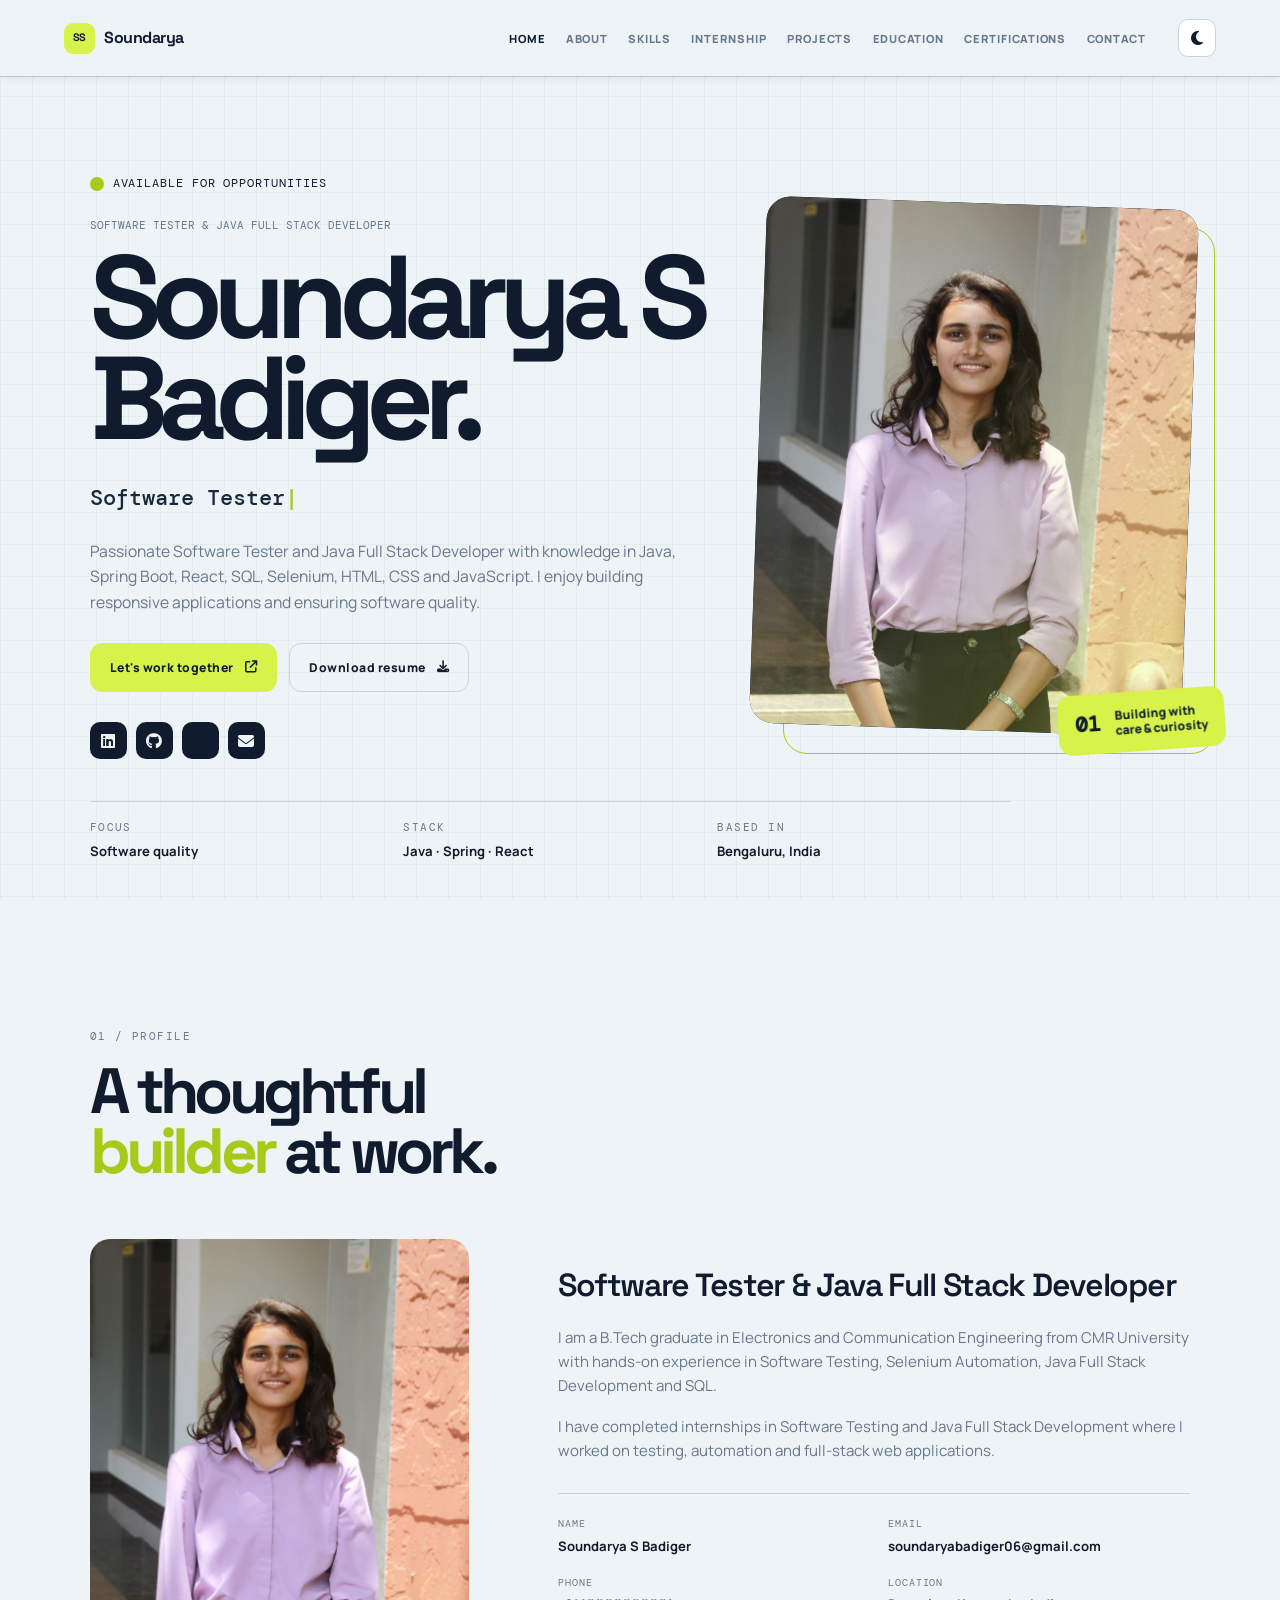
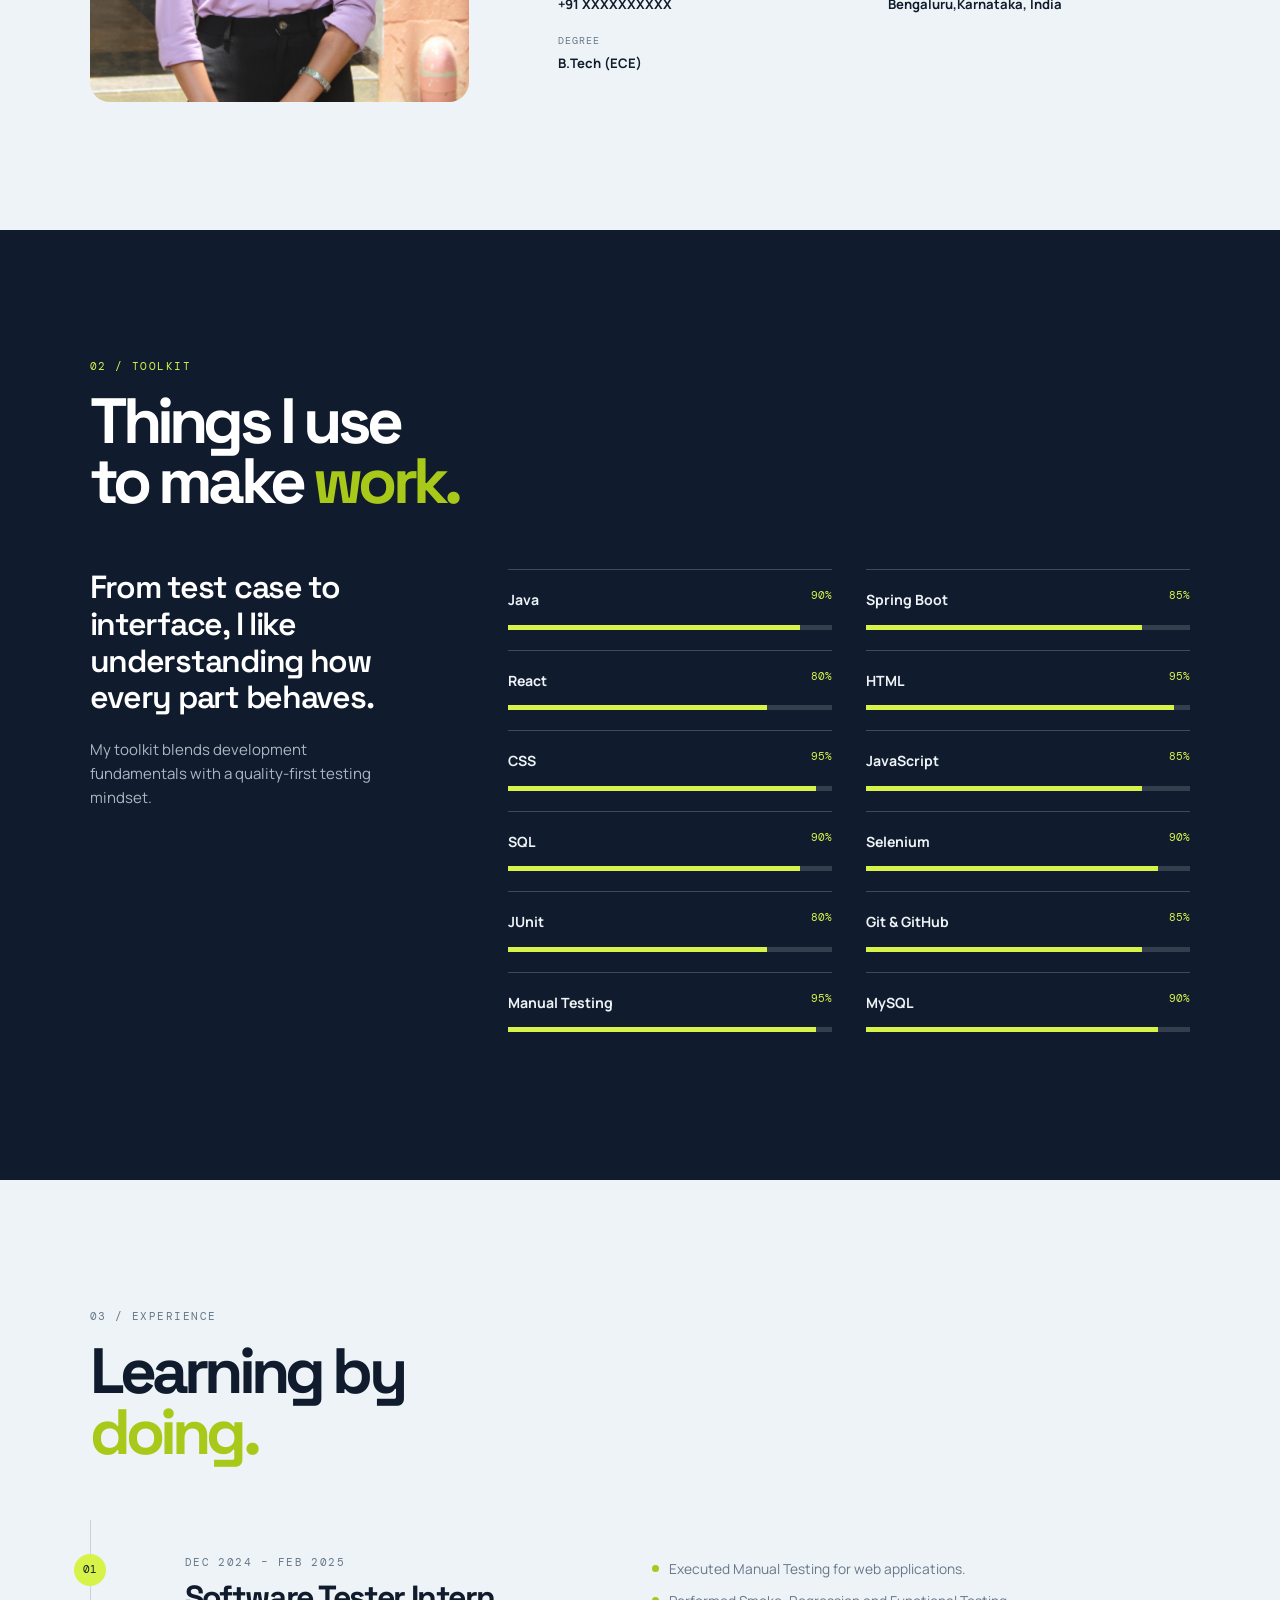
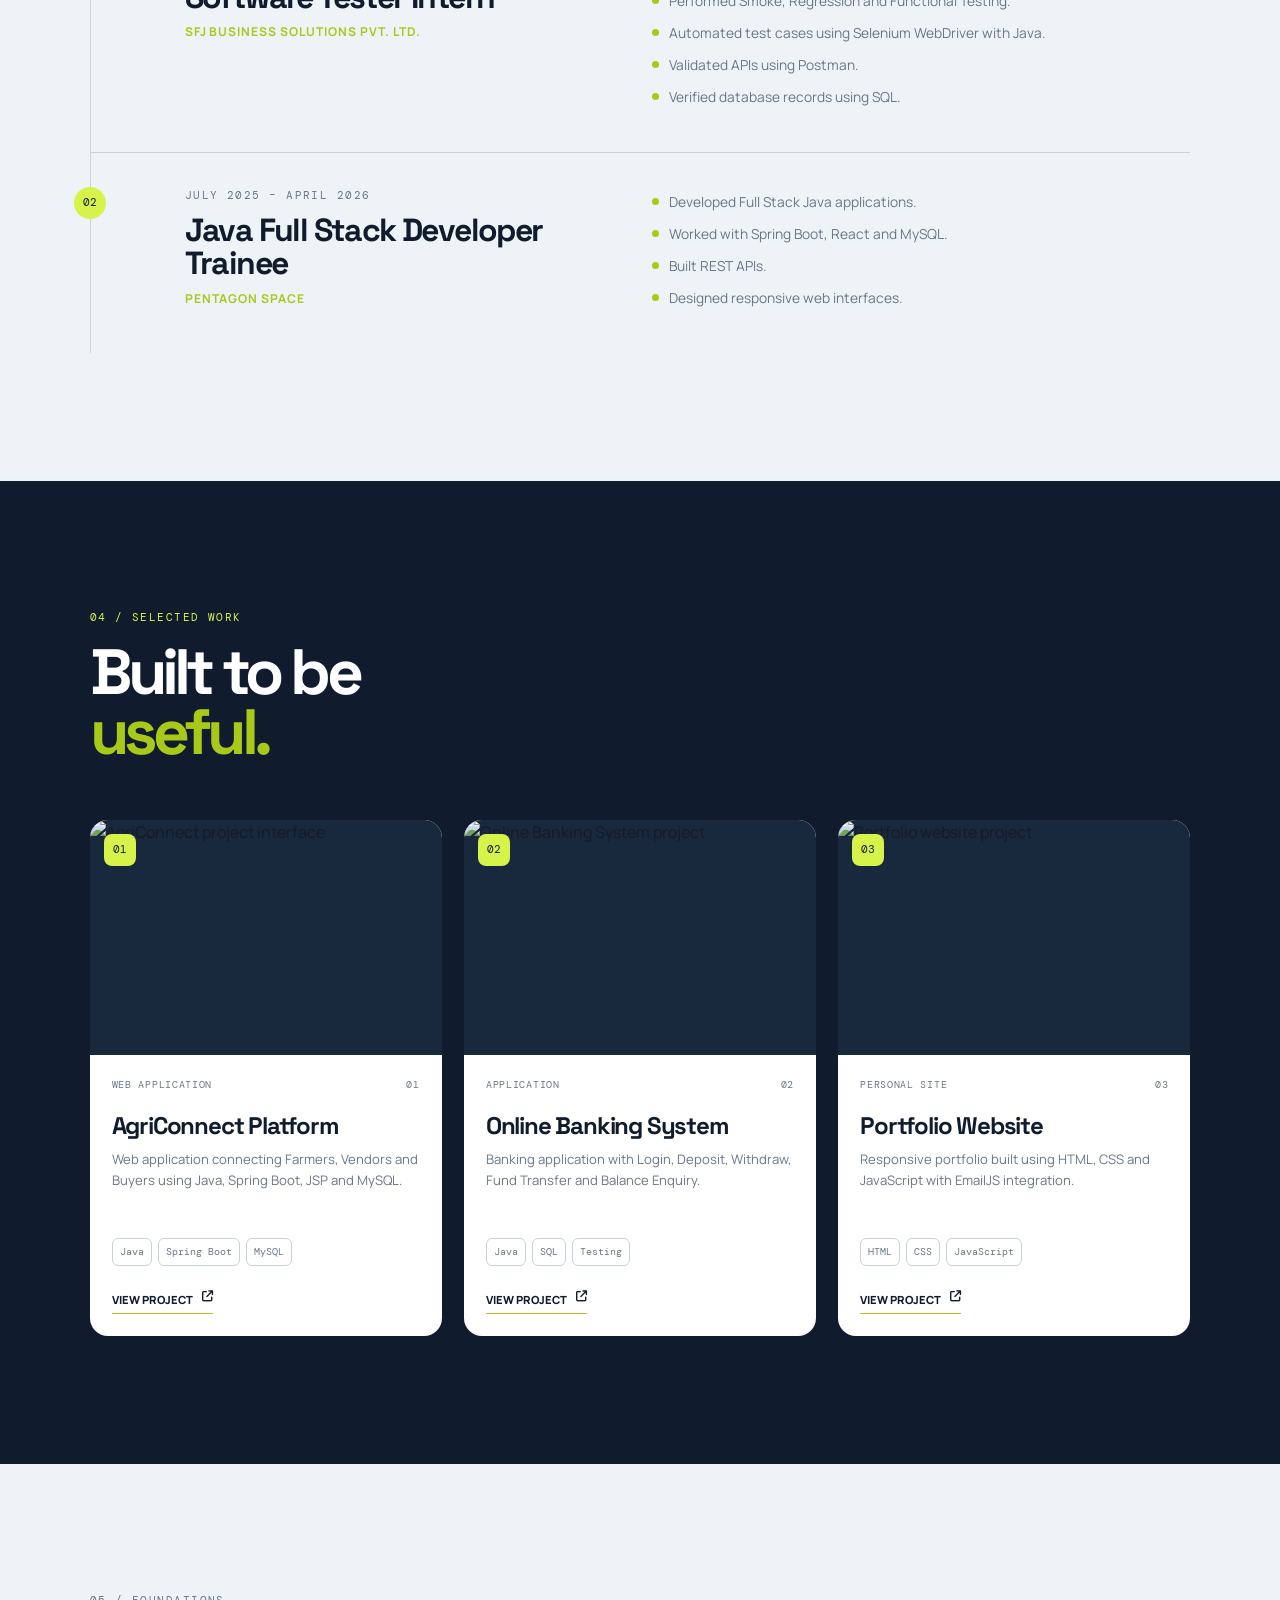
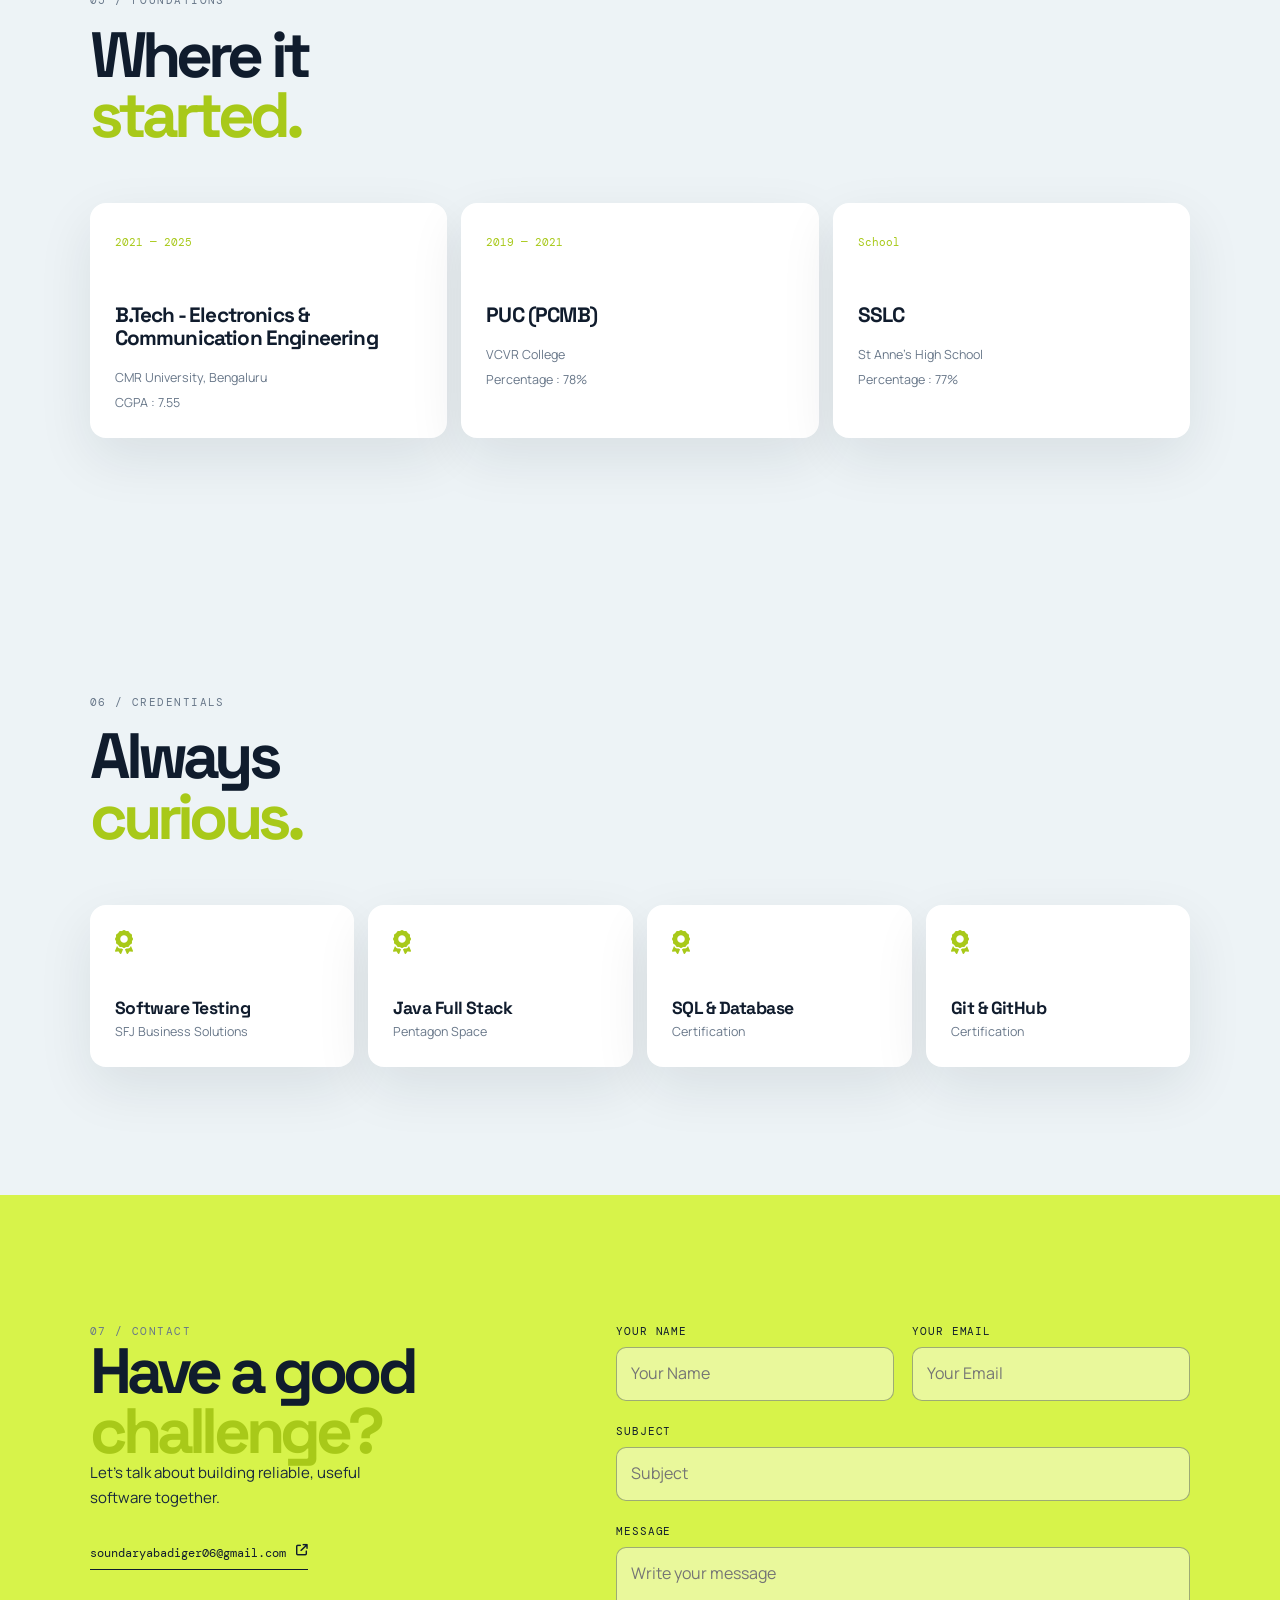
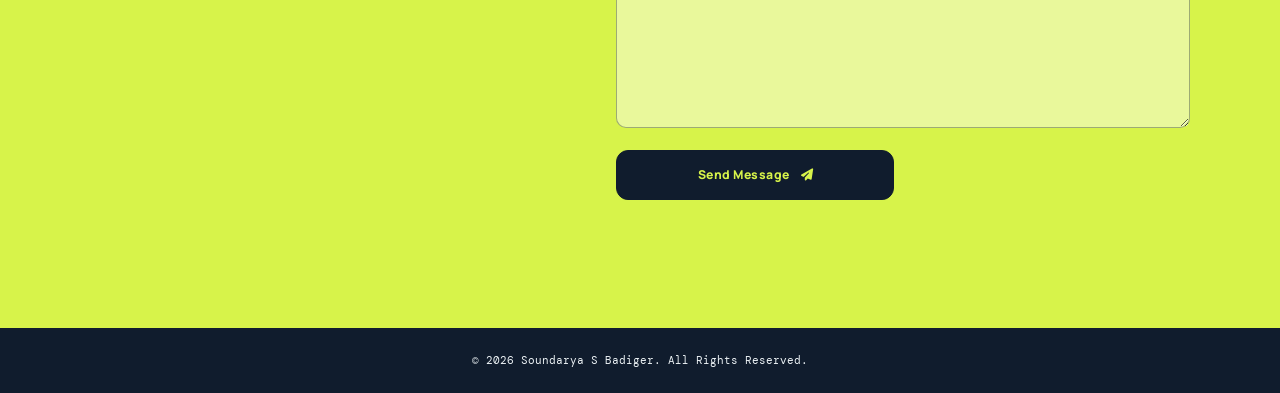
==== commit 35b70528: "chqnges" ====
--- a/index.html
+++ b/index.html
@@ -261,7 +261,7 @@
           <article class="internship-card">
             <div class="timeline-marker">02</div>
             <div class="experience-heading">
-              <p class="date">Jul 2024 – Mar 2025</p>
+              <p class="date">July 2025 – April 2026</p>
               <h3>Java Full Stack Developer Trainee</h3>
               <h4>Pentagon Space</h4>
             </div>
@@ -313,9 +313,7 @@
           </article>
           <article class="project-card">
             <div class="project-image">
-              <img
-                src="https://i.ytimg.com/vi/jMxYMNjIZTY/maxresdefault.jpg"
-                alt="Online Banking System project"
+              <img src="https://i.ytimg.com/vi/jMxYMNjIZTY/maxresdefault.jpg" alt="Online Banking System project"
               /><span>02</span>
             </div>
             <div class="project-content">
@@ -330,7 +328,7 @@
               <div class="tech-tags">
                 <span>Java</span><span>SQL</span><span>Testing</span>
               </div>
-              <a href="#"
+              <a href="https://github.com/SoundaryaSBadiger/OnlineBankingRestAPI"
                 >View Project
                 <i
                   class="fas fa-arrow-up-right-from-square"
--- a/style.css
+++ b/style.css
@@ -1078,4 +1078,30 @@
     position: static;
     width: 8px;
   }
-}
+
+  .project-card {
+  opacity: 0;
+  transform: translateY(18px);
+  transition:
+    opacity 0.5s ease,
+    transform 0.5s ease,
+    box-shadow 0.3s ease;
+}
+
+.project-card.is-visible {
+  opacity: 1;
+  transform: translateY(0);
+}
+
+.project-card.is-visible:hover {
+  transform: translateY(-6px);
+}
+
+@media (prefers-reduced-motion: reduce) {
+  .project-card,
+  .project-image img,
+  .project-content > a {
+    transition: none;
+  }
+}
+}
